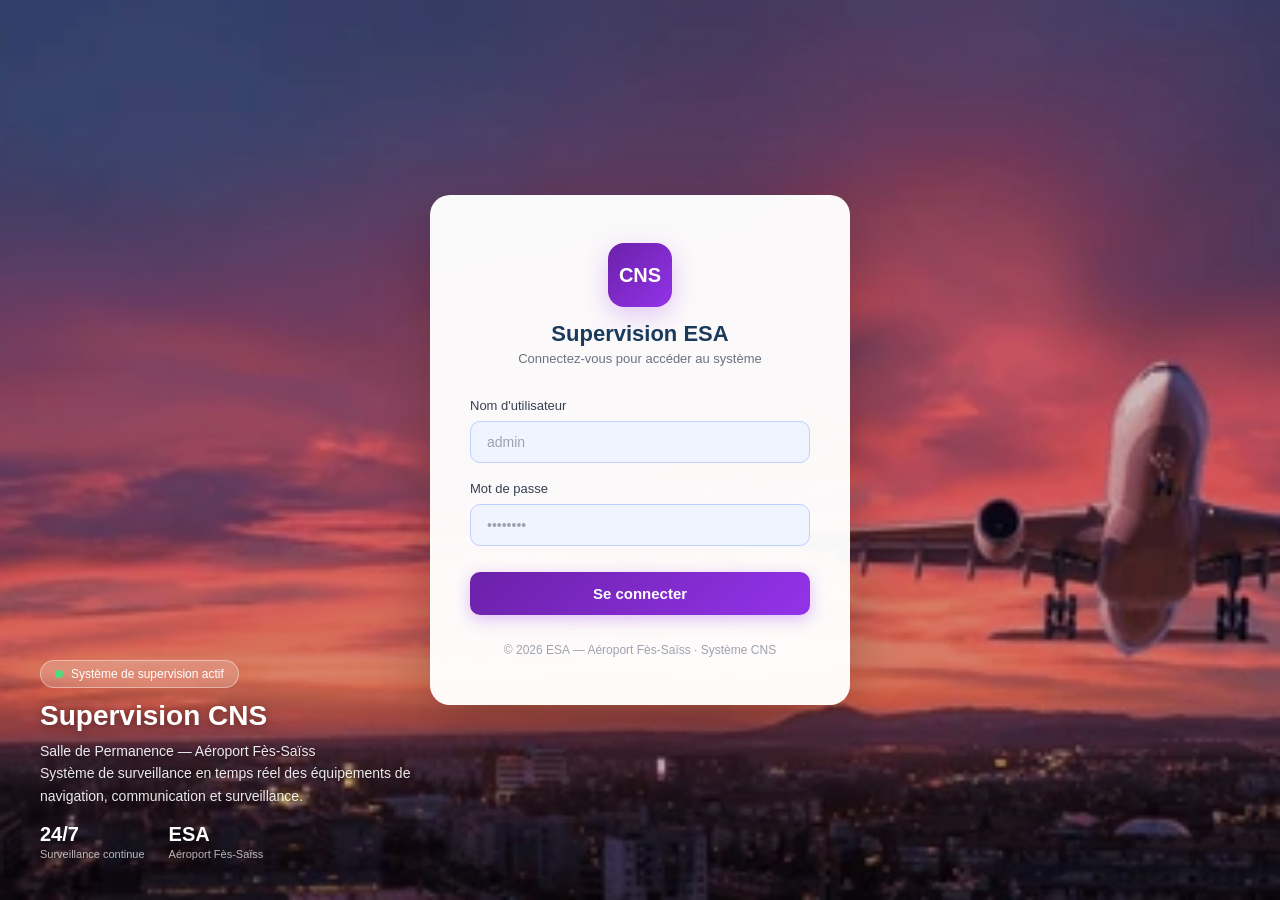
==== frontend/index.html @ d8847df5 "first commit" ====
<!DOCTYPE html>
<html lang="fr">
<head>
    <meta charset="UTF-8">
    <meta name="viewport" content="width=device-width, initial-scale=1.0">
    <title>Supervision CNS - ESA</title>
    <link rel="stylesheet" href="style.css">
</head>
<body>

    <div class="header">
        <div class="header-gauche">
            <h1>Supervision CNS — Salle de Permanence ESA</h1>
            <p class="live">
                <span class="point-vert"></span>
                En direct · Mis à jour il y a <span id="derniere-maj">0</span>s
            </p>
        </div>
        <div class="header-droite">
            <p id="operateur">Opérateur : chargement...</p>
            <p id="heure-actuelle"></p>
            <button onclick="window.location.href='kpi.html'" class="btn-powerbi">
        📊 Tableau de bord KPIs
    </button>
        </div>
    </div>

    <div class="section-metriques">
        <div class="carte-metrique">
            <p class="label">Systèmes OK</p>
            <p class="valeur ok" id="compteur-ok">...</p>
        </div>
        <div class="carte-metrique">
            <p class="label">En alarme</p>
            <p class="valeur alarm" id="compteur-alarm">...</p>
        </div>
        <div class="carte-metrique">
            <p class="label">En défaut</p>
            <p class="valeur fault" id="compteur-fault">...</p>
        </div>
        <div class="carte-metrique">
            <p class="label">Total supervisés</p>
            <p class="valeur total" id="compteur-total">...</p>
        </div>
    </div>

    <div class="section">
        <h2 class="titre-section">État des systèmes CNS</h2>
        <div class="grille-systemes" id="grille-systemes">

            <div class="carte-systeme ok-card" id="sys-1">
                <p class="sys-nom">VOR</p>
                <p class="sys-type">Navigation · SNMP</p>
                <span class="badge">...</span>
                <p class="sys-heure">--:--:--</p>
            </div>

            <div class="carte-systeme ok-card" id="sys-2">
                <p class="sys-nom">ILS LOC</p>
                <p class="sys-type">Navigation · SNMP</p>
                <span class="badge">...</span>
                <p class="sys-heure">--:--:--</p>
            </div>

            <div class="carte-systeme ok-card" id="sys-3">
                <p class="sys-nom">DME</p>
                <p class="sys-type">Navigation · TCP/IP</p>
                <span class="badge">...</span>
                <p class="sys-heure">--:--:--</p>
            </div>

            <div class="carte-systeme ok-card" id="sys-5">
                <p class="sys-nom">VHF COM 1</p>
                <p class="sys-type">Communication · I/O</p>
                <span class="badge">...</span>
                <p class="sys-heure">--:--:--</p>
            </div>

            <div class="carte-systeme ok-card" id="sys-7">
                <p class="sys-nom">ILS GLIDE</p>
                <p class="sys-type">Navigation · SNMP</p>
                <span class="badge">...</span>
                <p class="sys-heure">--:--:--</p>
            </div>

        </div>
    </div>

    <div class="section">
        <h2 class="titre-section">Journal des alarmes</h2>
        <div class="tableau-container">
            <table class="tableau-alarmes">
                <thead>
                    <tr>
                        <th>Heure</th>
                        <th>Système</th>
                        <th>Type</th>
                        <th>État</th>
                        <th>Action</th>
                    </tr>
                </thead>
                <!-- ✅ Vide — rempli par WebSocket -->
                <tbody id="corps-alarmes"></tbody>
            </table>
        </div>
    </div>

    <script src="dashboard.js"></script>
</body>
</html>
---- frontend/style.css ----
/* ─────────────────────────────
   RESET GLOBAL
───────────────────────────── */
* {
    margin: 0;
    padding: 0;
    box-sizing: border-box;
    font-family: 'Segoe UI', Arial, sans-serif;
}

body {
    background-color: #f0f2f5;
    color: #1a1a1a;
}

/* ─────────────────────────────
   HEADER
───────────────────────────── */
.header {
    background-color: #1a3a5c;
    color: white;
    padding: 16px 24px;
    display: flex;
    justify-content: space-between;
    align-items: center;
}

.header h1 {
    font-size: 17px;
    font-weight: 600;
}

.live {
    font-size: 12px;
    opacity: 0.8;
    margin-top: 4px;
    display: flex;
    align-items: center;
    gap: 6px;
}

.point-vert {
    width: 8px;
    height: 8px;
    border-radius: 50%;
    background: #4ade80;
    display: inline-block;
    animation: pulse 1.5s infinite;
}

@keyframes pulse {
    0%, 100% { opacity: 1; }
    50% { opacity: 0.3; }
}

.header-droite {
    text-align: right;
    font-size: 13px;
    opacity: 0.85;
}
.btn-powerbi {
    background: #f2c811;
    color: #1a1a1a;
    border: none;
    border-radius: 8px;
    padding: 6px 14px;
    font-size: 13px;
    font-weight: 600;
    cursor: pointer;
    margin-top: 6px;
    transition: background 0.2s;
}

.btn-powerbi:hover {
    background: #e6b800;
}

/* ─────────────────────────────
   MÉTRIQUES
───────────────────────────── */
.section-metriques {
    display: grid;
    grid-template-columns: repeat(4, 1fr);
    gap: 12px;
    padding: 16px 24px;
}

.carte-metrique {
    background: white;
    border-radius: 10px;
    padding: 14px 18px;
    border: 1px solid #e5e7eb;
}

.label {
    font-size: 12px;
    color: #6b7280;
    margin-bottom: 6px;
}

.valeur {
    font-size: 28px;
    font-weight: 600;
}

.ok { color: #16a34a; }
.alarm { color: #dc2626; }
.fault { color: #d97706; }
.total { color: #1a3a5c; }

/* ─────────────────────────────
   SECTIONS
───────────────────────────── */
.section {
    padding: 0 24px 20px;
}

.titre-section {
    font-size: 13px;
    font-weight: 600;
    color: #6b7280;
    text-transform: uppercase;
    letter-spacing: 0.05em;
    margin-bottom: 10px;
}

/* ─────────────────────────────
   GRILLE SYSTÈMES
───────────────────────────── */
.grille-systemes {
    display: grid;
    grid-template-columns: repeat(3, 1fr);
    gap: 10px;
}

.carte-systeme {
    background: white;
    border-radius: 10px;
    padding: 12px 16px;
    border: 1px solid #e5e7eb;
    border-left-width: 4px;
    display: flex;
    flex-direction: column;
    gap: 5px;
}

.ok-card { border-left-color: #16a34a; }
.alarm-card { border-left-color: #dc2626; }
.fault-card { border-left-color: #d97706; }

.sys-nom {
    font-size: 14px;
    font-weight: 600;
}

.sys-type {
    font-size: 11px;
    color: #6b7280;
}

.sys-heure {
    font-size: 10px;
    color: #9ca3af;
}

/* ─────────────────────────────
   BADGES
───────────────────────────── */
.badge {
    font-size: 11px;
    font-weight: 600;
    padding: 3px 10px;
    border-radius: 99px;
    display: inline-block;
    width: fit-content;
}

.badge-ok {
    background: #dcfce7;
    color: #166534;
}

.badge-alarm {
    background: #fee2e2;
    color: #991b1b;
}

.badge-fault {
    background: #fef3c7;
    color: #92400e;
}

/* ─────────────────────────────
   TABLEAU ALARMES
───────────────────────────── */
.tableau-container {
    background: white;
    border-radius: 10px;
    border: 1px solid #e5e7eb;
    overflow: hidden;
}

.tableau-alarmes {
    width: 100%;
    border-collapse: collapse;
    font-size: 13px;
}

.tableau-alarmes th {
    text-align: left;
    padding: 10px 14px;
    background: #f9fafb;
    color: #6b7280;
    font-weight: 600;
    border-bottom: 1px solid #e5e7eb;
}

.tableau-alarmes td {
    padding: 10px 14px;
    border-bottom: 1px solid #f3f4f6;
}

.tableau-alarmes tr:last-child td {
    border-bottom: none;
}

/* ─────────────────────────────
   BOUTON ACQUITTER
───────────────────────────── */
.btn-acquitter {
    font-size: 11px;
    padding: 4px 12px;
    border: 1px solid #d1d5db;
    border-radius: 6px;
    background: white;
    color: #374151;
    cursor: pointer;
}

.btn-acquitter:hover {
    background: #f3f4f6;
}

/* ─────────────────────────────
   LOGIN PAGE
───────────────────────────── */
.login-body {
    background: #f0f2f5;
    display: flex;
    justify-content: center;
    align-items: center;
    min-height: 100vh;
}

.login-container {
    background: white;
    border-radius: 16px;
    padding: 40px;
    width: 100%;
    max-width: 400px;
    border: 1px solid #e5e7eb;
}

.login-logo {
    text-align: center;
    margin-bottom: 32px;
}

.logo-icon {
    width: 64px;
    height: 64px;
    background: #1a3a5c;
    color: white;
    border-radius: 16px;
    display: flex;
    align-items: center;
    justify-content: center;
    font-size: 18px;
    font-weight: 700;
    margin: 0 auto 12px;
}

.login-logo h1 {
    font-size: 20px;
    font-weight: 700;
    margin-bottom: 4px;
}

.login-logo p {
    font-size: 13px;
    color: #6b7280;
}

/* FORM */
.login-form .champ {
    margin-bottom: 16px;
}

.login-form label {
    display: block;
    font-size: 13px;
    font-weight: 500;
    color: #374151;
    margin-bottom: 6px;
}

.login-form input {
    width: 100%;
    padding: 10px 14px;
    border: 1px solid #d1d5db;
    border-radius: 8px;
    font-size: 14px;
    outline: none;
    transition: border 0.2s;
}

.login-form input:focus {
    border-color: #1a3a5c;
}

.login-form button {
    width: 100%;
    padding: 12px;
    background: #1a3a5c;
    color: white;
    border: none;
    border-radius: 8px;
    font-size: 15px;
    font-weight: 600;
    cursor: pointer;
    margin-top: 8px;
    transition: background 0.2s;
}

.login-form button:hover {
    background: #243f6b;
}

.login-form button:disabled {
    opacity: 0.6;
    cursor: not-allowed;
}

/* ERREUR */
.erreur {
    background: #fee2e2;
    color: #991b1b;
    padding: 10px 14px;
    border-radius: 8px;
    font-size: 13px;
    margin-bottom: 16px;
    border: 1px solid #fca5a5;
}
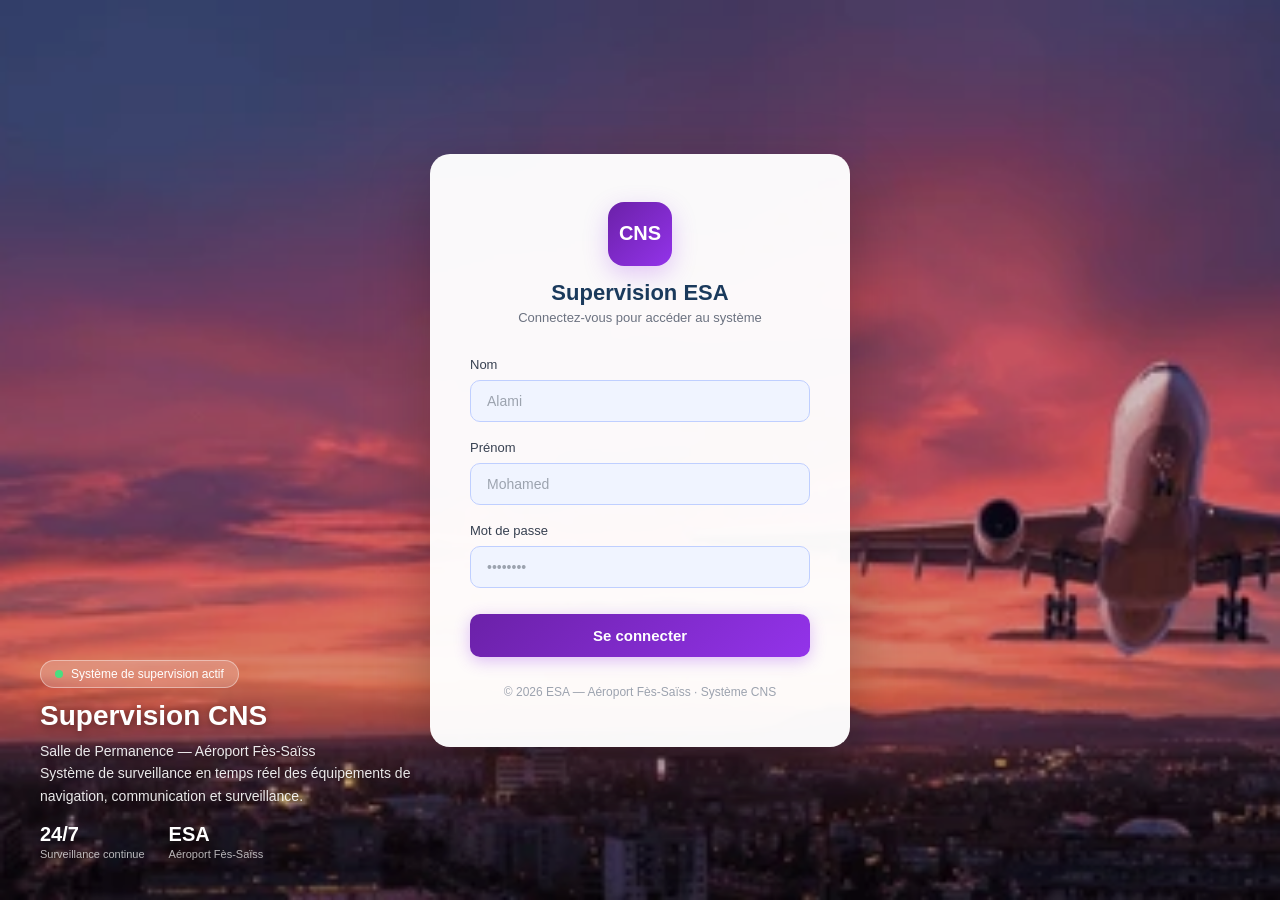
==== commit cc0050e9: "Mise à jour du projet" ====
--- a/frontend/index.html
+++ b/frontend/index.html
@@ -6,6 +6,9 @@
     <title>Supervision CNS - ESA</title>
     <link rel="stylesheet" href="style.css">
 </head>
+
+
+</script>
 <body>
 
     <div class="header">
@@ -19,10 +22,13 @@
         <div class="header-droite">
             <p id="operateur">Opérateur : chargement...</p>
             <p id="heure-actuelle"></p>
-            <button onclick="window.location.href='kpi.html'" class="btn-powerbi">
-        📊 Tableau de bord KPIs
-    </button>
-        </div>
+           <button onclick="window.location.href='kpi.html'" class="btn-powerbi">
+    📊 KPIs
+</button>
+<button onclick="window.location.href='historique.html'" class="btn-powerbi" style="background:#e0f2fe;color:#0369a1;">
+    📋 Historique
+</button>  <!-- ✅ Fermé correctement -->
+</div>
     </div>
 
     <div class="section-metriques">
@@ -49,39 +55,46 @@
         <div class="grille-systemes" id="grille-systemes">
 
             <div class="carte-systeme ok-card" id="sys-1">
-                <p class="sys-nom">VOR</p>
-                <p class="sys-type">Navigation · SNMP</p>
-                <span class="badge">...</span>
-                <p class="sys-heure">--:--:--</p>
-            </div>
+    <p class="sys-nom">VOR</p>
+    <p class="sys-type">Navigation · SNMP</p>
+    <span class="badge">...</span>
+    <p class="sys-heure">--:--:--</p>
+</div>
 
-            <div class="carte-systeme ok-card" id="sys-2">
-                <p class="sys-nom">ILS LOC</p>
-                <p class="sys-type">Navigation · SNMP</p>
-                <span class="badge">...</span>
-                <p class="sys-heure">--:--:--</p>
-            </div>
+<div class="carte-systeme ok-card" id="sys-2">
+    <p class="sys-nom">Localiser</p>
+    <p class="sys-type">Navigation · SNMP</p>
+    <span class="badge">...</span>
+    <p class="sys-heure">--:--:--</p>
+</div>
 
-            <div class="carte-systeme ok-card" id="sys-3">
-                <p class="sys-nom">DME</p>
-                <p class="sys-type">Navigation · TCP/IP</p>
-                <span class="badge">...</span>
-                <p class="sys-heure">--:--:--</p>
-            </div>
+<div class="carte-systeme ok-card" id="sys-3">
+    <p class="sys-nom">DME VOR</p>
+    <p class="sys-type">Navigation · SNMP</p>
+    <span class="badge">...</span>
+    <p class="sys-heure">--:--:--</p>
+</div>
 
-            <div class="carte-systeme ok-card" id="sys-5">
-                <p class="sys-nom">VHF COM 1</p>
-                <p class="sys-type">Communication · I/O</p>
-                <span class="badge">...</span>
-                <p class="sys-heure">--:--:--</p>
-            </div>
+<div class="carte-systeme ok-card" id="sys-4">
+    <p class="sys-nom">DME Glide</p>
+    <p class="sys-type">Navigation · SNMP</p>
+    <span class="badge">...</span>
+    <p class="sys-heure">--:--:--</p>
+</div>
 
-            <div class="carte-systeme ok-card" id="sys-7">
-                <p class="sys-nom">ILS GLIDE</p>
-                <p class="sys-type">Navigation · SNMP</p>
-                <span class="badge">...</span>
-                <p class="sys-heure">--:--:--</p>
-            </div>
+<div class="carte-systeme ok-card" id="sys-5">
+    <p class="sys-nom">VHF COM 1</p>
+    <p class="sys-type">Communication · RS-232</p>
+    <span class="badge">...</span>
+    <p class="sys-heure">--:--:--</p>
+</div>
+
+<div class="carte-systeme ok-card" id="sys-7">
+    <p class="sys-nom">Glide</p>
+    <p class="sys-type">Navigation · SNMP</p>
+    <span class="badge">...</span>
+    <p class="sys-heure">--:--:--</p>
+</div>
 
         </div>
     </div>
@@ -100,8 +113,15 @@
                     </tr>
                 </thead>
                 <!-- ✅ Vide — rempli par WebSocket -->
-                <tbody id="corps-alarmes"></tbody>
+                <tbody id="corps-alarmes"></tbody>                
             </table>
+        </div>
+    </div>
+    <!-- ── PRÉDICTIONS IA ── -->
+    <div class="section">
+        <h2 class="titre-section">🤖 Prédictions IA — Risques de panne</h2>
+        <div class="grille-systemes" id="grille-predictions">
+           <p style="color:#9ca3af; padding:16px;">Chargement des prédictions...</p>
         </div>
     </div>
 
